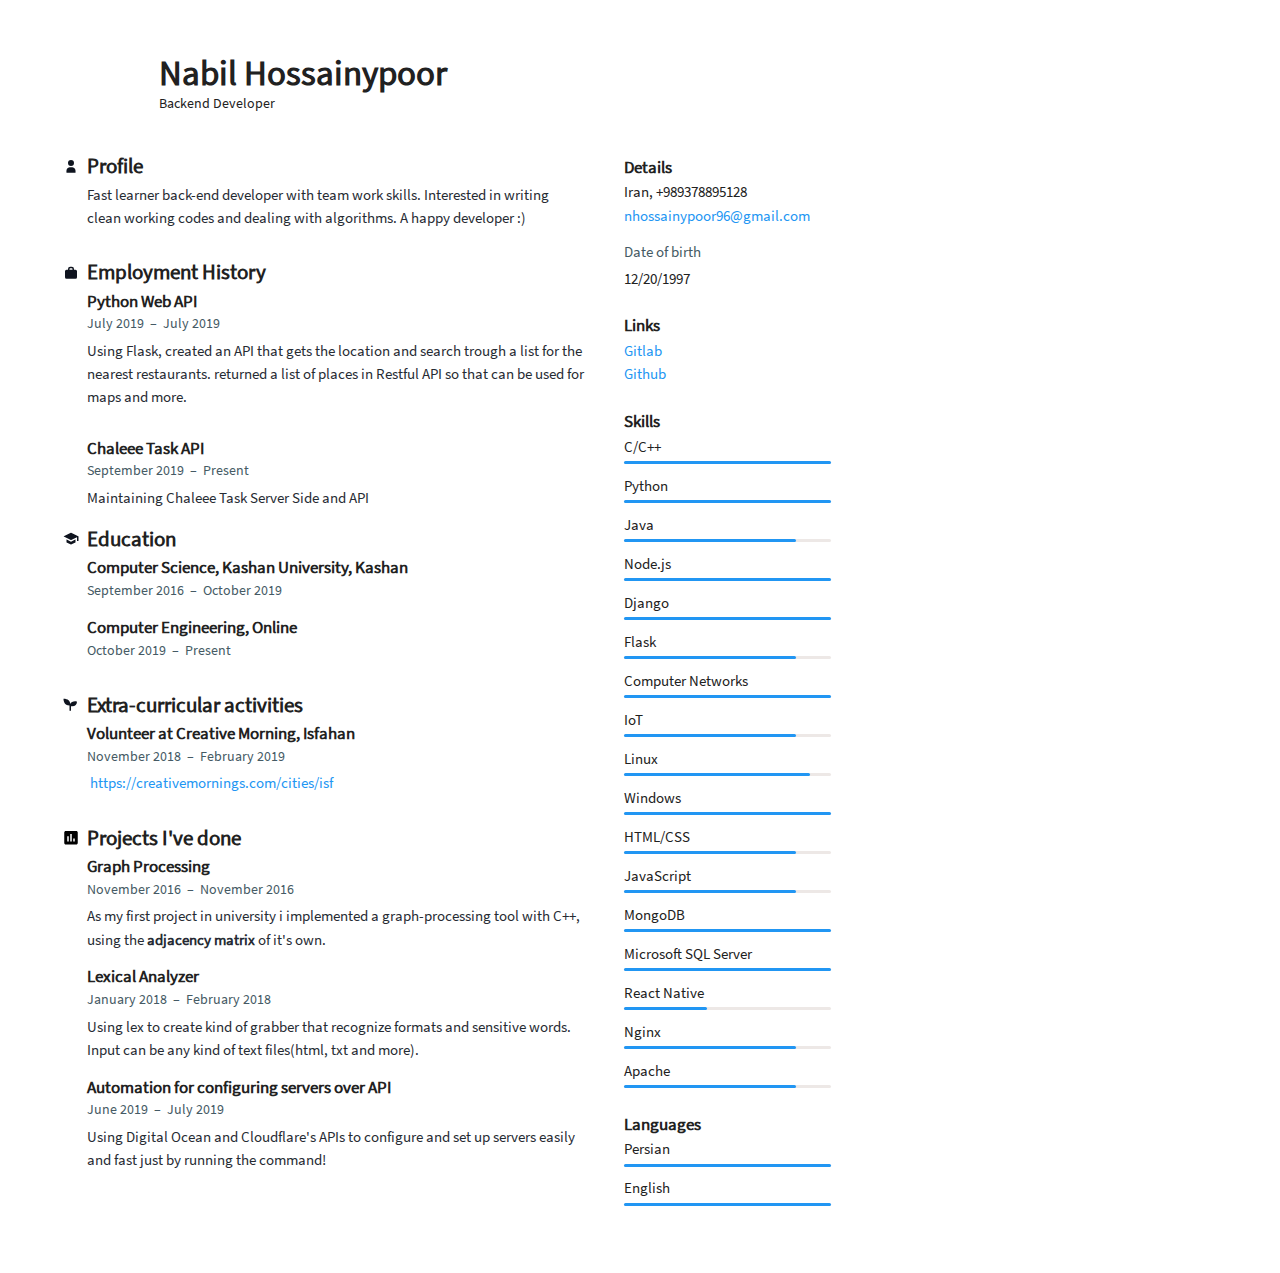
==== index.html @ 1c975b4d "Rename Resume.html to index.html" ====
<!doctype html>
<html lang="en">
	<head>
		<link rel="stylesheet" media="all" href="style.css">
		<meta charset="utf-8">
		<style>
			a {
				color: #2196F3;
			}
			.setting--primary-background {
				background-color: #2196F3;
			}
			.setting--primary-text {
				color: #2196F3;
			}

			html,body {

				overflow:auto;

			}	
		</style>
	</head>
	<body class="body--preview">
		<div class="preview-box">
			<div class="personal-container">
				<div class="personal">
					<div class="personal__image" style="background-image: url(https://resumeiostorage.s3.amazonaws.com/uploads/user/avatar/3568800/medium_squared_406f36b7e0f4ad8164c82d0a04aa3022.jpg?version=+RMYZiv)"></div>
					<div class="personal__info">
					<div class="personal__name">Nabil Hossainypoor</div>
					<div class="personal__position">Backend Developer</div>
					</div>
				</div>
			</div>
			<div class="container">
				<div class="main">
					<div class="section">
						<div class="section__title">
							<div class="section__icon section__icon--profile"></div>
							Profile
						</div>
						<div class="section__item">
							<div class="section__item-text">
								<p>Fast learner back-end developer with team work skills. Interested in writing clean working codes and dealing with algorithms. A happy developer :)&nbsp;
								</p>
							</div>
						</div>
					</div>
					<div class="section">
						<div class="section__title">
							<div class="section__icon section__icon--work"></div>
							Employment History
						</div>
						<div class="section__item" style="page-break-inside: avoid;">
							<div class="section__item-title">Python Web API</div>
							<div class="section__item-subtitle">July 2019&nbsp;&nbsp;–&nbsp;&nbsp;July 2019</div>
							<div class="section__item-text">
								<p>Using Flask, created an API that gets the location and search trough a list for the nearest restaurants. returned a list of places in Restful API so that can be used for maps and more.</p>
							</div>
						</div>
						</div>
						<div class="section__item" style="page-break-inside: avoid;">
							<div class="section__item-title">Chaleee Task API</div>
							<div class="section__item-subtitle">September 2019&nbsp;&nbsp;–&nbsp;&nbsp;Present</div>
							<div class="section__item-text">
								<p>Maintaining Chaleee Task Server Side and API</p>
							</div>
						</div>
					</div>
					<div class="section">
						<div class="section__title">
							<div class="section__icon section__icon--education"></div>
							Education
						</div>
						<div class="section__item" style="page-break-inside: avoid;">
							<div class="section__item-title">Computer Science, Kashan University, Kashan</div>
							<div class="section__item-subtitle">September 2016&nbsp;&nbsp;–&nbsp;&nbsp;October 2019</div>
						</div>
						<div class="section__item" style="page-break-inside: avoid;">
							<div class="section__item-title">Computer Engineering, Online</div>
							<div class="section__item-subtitle">October 2019&nbsp;&nbsp;–&nbsp;&nbsp;Present</div>

						</div>
					</div>
					<div class="section">
						<div class="section__title">
							<div class="section__icon section__icon--activities"></div>
							Extra-curricular activities
						</div>
						<div class="section__item" style="page-break-inside: avoid;">
							<div class="section__item-title">Volunteer at  Creative Morning, Isfahan</div>
							<div class="section__item-subtitle">November 2018&nbsp;&nbsp;–&nbsp;&nbsp;February 2019</div>
							<div class="section__item-text">
								<p>&nbsp;<a href="https://creativemornings.com/cities/isf">https://creativemornings.com/cities/isf</a></p>
							</div>
						</div>
					</div>
					<div class="section">
						<div class="section__title">
							<div class="section__icon section__icon--custom"></div>
							Projects I've done
						</div>
						<div class="section__item" style="page-break-inside: avoid;">
							<div class="section__item-title">Graph Processing</div>
							<div class="section__item-subtitle">November 2016&nbsp;&nbsp;–&nbsp;&nbsp;November 2016</div>
							<div class="section__item-text">
								<p>As my first project in university i implemented a graph-processing tool with C++, using the <strong>adjacency matrix</strong> of it's own.</p>
							</div>
						</div>
						<div class="section__item" style="page-break-inside: avoid;">
							<div class="section__item-title">Lexical Analyzer</div>
							<div class="section__item-subtitle">January 2018&nbsp;&nbsp;–&nbsp;&nbsp;February 2018</div>
							<div class="section__item-text">
								<p>Using lex to create kind of grabber that recognize formats and sensitive words. Input can be any kind of text files(html, txt and more).</p>
							</div>
						</div>
						<div class="section__item" style="page-break-inside: avoid;">
							<div class="section__item-title">Automation for configuring servers over API</div>
							<div class="section__item-subtitle">June 2019&nbsp;&nbsp;–&nbsp;&nbsp;July 2019</div>
							<div class="section__item-text">
								<p>Using Digital Ocean and Cloudflare's APIs to configure and set up servers easily and fast just by running the command!</p>
							</div>
					</div>
				</div>
				<div class="aside">
					<div class="aside__section">
						<div class="aside__title">Details</div>
						<div class="aside__content">
							<div class="aside__paragraph">
								<div class="aside__text">Iran, +989378895128</div>
								<div class="aside__text aside__text--link setting--primary-text">nhossainypoor96@gmail.com</div>
							</div>
							<div class="aside__paragraph">
								<div class="aside__label">Date of birth</div>
								<div class="aside__text">12/20/1997</div>
							</div>
						</div>
					</div>
					<div class="aside__section">
						<div class="aside__title">Links</div>
						<div class="aside__paragraph">
							<div class="aside__text">
								<a class="aside__link setting--primary-text" href="http://gitlab.com/nabilthenoise/" target="_blank">Gitlab</a>
							</div>
							<div class="aside__text">
								<a class="aside__link setting--primary-text" href="http://github.com/dragon96nfs/" target="_blank">Github</a>
							</div>
						</div>
					</div>
					<div class="aside__section">
						<div class="aside__title">Skills</div>
						<div class="aside__content">
							<div class="aside__paragraph aside__paragraph--sm">
								<div class="aside__text">C/C++</div>
								<div class="progress">
									<div class="progress__inner setting--primary-background" style="width: 100%;"></div>
								</div>
							</div>
							<div class="aside__paragraph aside__paragraph--sm">
								<div class="aside__text">Python</div>
								<div class="progress">
									<div class="progress__inner setting--primary-background" style="width: 100%;"></div>
								</div>
							</div>
							<div class="aside__paragraph aside__paragraph--sm">
								<div class="aside__text">Java</div>
								<div class="progress">
									<div class="progress__inner setting--primary-background" style="width: 83%;"></div>
								</div>
							</div>
							<div class="aside__paragraph aside__paragraph--sm">
								<div class="aside__text">Node.js</div>
								<div class="progress">
									<div class="progress__inner setting--primary-background" style="width: 100%;"></div>
								</div>
							</div>
							<div class="aside__paragraph aside__paragraph--sm">
								<div class="aside__text">Django</div>
								<div class="progress">
									<div class="progress__inner setting--primary-background" style="width: 100%;"></div>
								</div>
							</div>
							<div class="aside__paragraph aside__paragraph--sm">
								<div class="aside__text">Flask</div>
								<div class="progress">
									<div class="progress__inner setting--primary-background" style="width: 83%;"></div>
								</div>
							</div>
							<div class="aside__paragraph aside__paragraph--sm">
								<div class="aside__text">Computer Networks</div>
								<div class="progress">
									<div class="progress__inner setting--primary-background" style="width: 100%;"></div>
								</div>
							</div>
							<div class="aside__paragraph aside__paragraph--sm">
								<div class="aside__text">IoT</div>
								<div class="progress">
									<div class="progress__inner setting--primary-background" style="width: 83%;"></div>
								</div>
							</div>
							<div class="aside__paragraph aside__paragraph--sm">
								<div class="aside__text">Linux</div>
								<div class="progress">
									<div class="progress__inner setting--primary-background" style="width: 90%;"></div>
								</div>
							</div>
							<div class="aside__paragraph aside__paragraph--sm">
								<div class="aside__text">Windows</div>
								<div class="progress">
									<div class="progress__inner setting--primary-background" style="width: 100%;"></div>
								</div>
							</div>
							<div class="aside__paragraph aside__paragraph--sm">
								<div class="aside__text">HTML/CSS</div>
								<div class="progress">
									<div class="progress__inner setting--primary-background" style="width: 83%;"></div>
								</div>
							</div>
							<div class="aside__paragraph aside__paragraph--sm">
								<div class="aside__text">JavaScript</div>
								<div class="progress">
									<div class="progress__inner setting--primary-background" style="width: 83%;"></div>
								</div>
							</div>
							<div class="aside__paragraph aside__paragraph--sm">
								<div class="aside__text">MongoDB</div>
								<div class="progress">
									<div class="progress__inner setting--primary-background" style="width: 100%;"></div>
								</div>
							</div>
							<div class="aside__paragraph aside__paragraph--sm">
								<div class="aside__text">Microsoft SQL Server</div>
								<div class="progress">
									<div class="progress__inner setting--primary-background" style="width: 100%;"></div>
								</div>
							</div>
							<div class="aside__paragraph aside__paragraph--sm">
								<div class="aside__text">React Native</div>
								<div class="progress">
									<div class="progress__inner setting--primary-background" style="width: 40%;"></div>
								</div>
							</div>
							<div class="aside__paragraph aside__paragraph--sm">
								<div class="aside__text">Nginx</div>
								<div class="progress">
									<div class="progress__inner setting--primary-background" style="width: 83%;"></div>
								</div>
							</div>
							<div class="aside__paragraph aside__paragraph--sm">
								<div class="aside__text">Apache</div>
								<div class="progress">
									<div class="progress__inner setting--primary-background" style="width: 83%;"></div>
								</div>
							</div>
						</div>
					</div>
					<div class="aside__section">
						<div class="aside__title">Languages</div>
						<div class="aside__content">
							<div class="aside__paragraph aside__paragraph--sm">
								<div class="aside__text">Persian</div>
								<div class="progress">
									<div class="progress__inner setting--primary-background" style="width: 100%;"></div>
								</div>
							</div>
							<div class="aside__paragraph aside__paragraph--sm">
								<div class="aside__text">English</div>
								<div class="progress">
									<div class="progress__inner setting--primary-background" style="width: 100%;"></div>
								</div>
							</div>
						</div>
					</div>
				</div>
			</div>
		</div>
	</body>
</html>
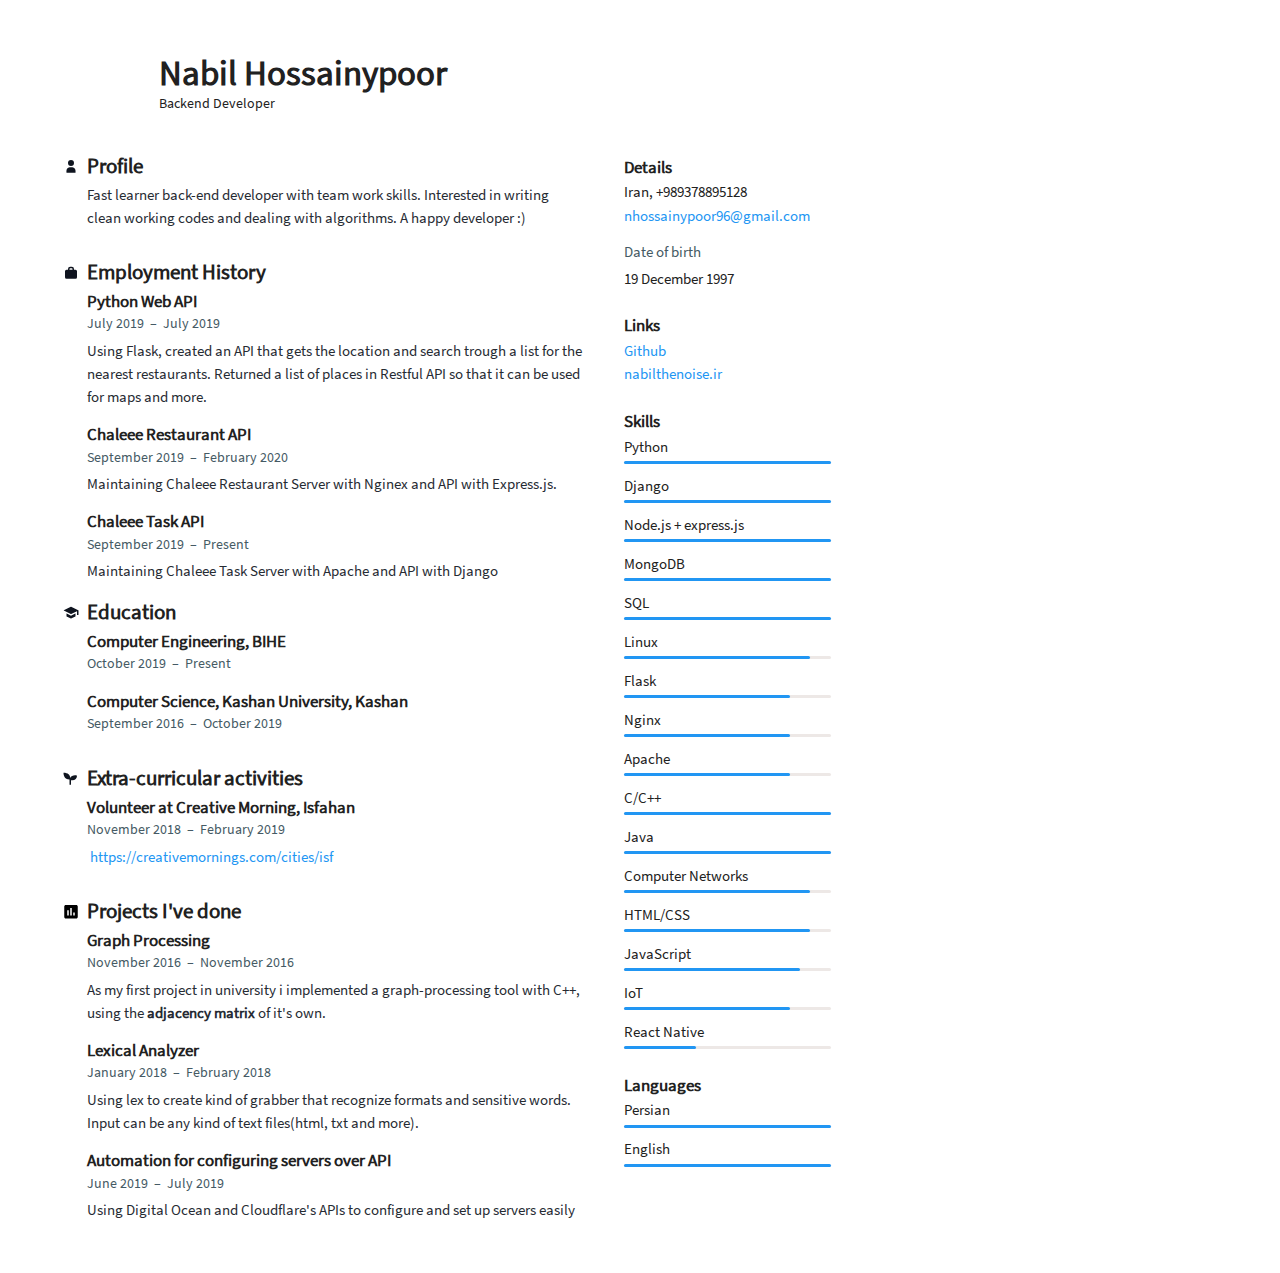
==== commit 96e33260: "Update index.html" ====
--- a/index.html
+++ b/index.html
@@ -1,6 +1,7 @@
 <!doctype html>
 <html lang="en">
 	<head>
+		<title>Noise | Resume</title>
 		<link rel="stylesheet" media="all" href="style.css">
 		<meta charset="utf-8">
 		<style>
@@ -55,16 +56,23 @@
 							<div class="section__item-title">Python Web API</div>
 							<div class="section__item-subtitle">July 2019&nbsp;&nbsp;–&nbsp;&nbsp;July 2019</div>
 							<div class="section__item-text">
-								<p>Using Flask, created an API that gets the location and search trough a list for the nearest restaurants. returned a list of places in Restful API so that can be used for maps and more.</p>
-							</div>
-						</div>
+								<p>Using Flask, created an API that gets the location and search trough a list for the nearest restaurants. Returned a list of places in Restful API so that it can be used for maps and more.</p>
+							</div>
+						</div>
+						<div class="section__item" style="page-break-inside: avoid;">
+							<div class="section__item-title">Chaleee Restaurant API</div>
+							<div class="section__item-subtitle">September 2019&nbsp;&nbsp;–&nbsp;&nbsp;February 2020</div>
+							<div class="section__item-text">
+								<p>Maintaining Chaleee Restaurant Server with Nginex and API with Express.js.</p>
+							</div>
 						</div>
 						<div class="section__item" style="page-break-inside: avoid;">
 							<div class="section__item-title">Chaleee Task API</div>
 							<div class="section__item-subtitle">September 2019&nbsp;&nbsp;–&nbsp;&nbsp;Present</div>
 							<div class="section__item-text">
-								<p>Maintaining Chaleee Task Server Side and API</p>
-							</div>
+								<p>Maintaining Chaleee Task Server with Apache and API with Django</p>
+							</div>
+						</div>
 						</div>
 					</div>
 					<div class="section">
@@ -73,13 +81,13 @@
 							Education
 						</div>
 						<div class="section__item" style="page-break-inside: avoid;">
+							<div class="section__item-title">Computer Engineering, BIHE</div>
+							<div class="section__item-subtitle">October 2019&nbsp;&nbsp;–&nbsp;&nbsp;Present</div>
+
+						</div>
+						<div class="section__item" style="page-break-inside: avoid;">
 							<div class="section__item-title">Computer Science, Kashan University, Kashan</div>
 							<div class="section__item-subtitle">September 2016&nbsp;&nbsp;–&nbsp;&nbsp;October 2019</div>
-						</div>
-						<div class="section__item" style="page-break-inside: avoid;">
-							<div class="section__item-title">Computer Engineering, Online</div>
-							<div class="section__item-subtitle">October 2019&nbsp;&nbsp;–&nbsp;&nbsp;Present</div>
-
 						</div>
 					</div>
 					<div class="section">
@@ -132,7 +140,7 @@
 							</div>
 							<div class="aside__paragraph">
 								<div class="aside__label">Date of birth</div>
-								<div class="aside__text">12/20/1997</div>
+								<div class="aside__text">19 December 1997</div>
 							</div>
 						</div>
 					</div>
@@ -140,16 +148,75 @@
 						<div class="aside__title">Links</div>
 						<div class="aside__paragraph">
 							<div class="aside__text">
-								<a class="aside__link setting--primary-text" href="http://gitlab.com/nabilthenoise/" target="_blank">Gitlab</a>
-							</div>
-							<div class="aside__text">
-								<a class="aside__link setting--primary-text" href="http://github.com/dragon96nfs/" target="_blank">Github</a>
+								<a class="aside__link setting--primary-text" href="http://github.com/nabilthenoise/" target="_blank">Github</a>
+							</div>
+							<div class="aside__paragraph">
+								<div class="aside__text">
+									<a class="aside__link setting--primary-text" href="http://nabilthenoise.ir/" target="_blank">nabilthenoise.ir</a>
+								</div>
 							</div>
 						</div>
 					</div>
 					<div class="aside__section">
 						<div class="aside__title">Skills</div>
 						<div class="aside__content">
+							
+							<div class="aside__paragraph aside__paragraph--sm">
+								<div class="aside__text">Python</div>
+								<div class="progress">
+									<div class="progress__inner setting--primary-background" style="width: 100%;"></div>
+								</div>
+							</div>
+							<div class="aside__paragraph aside__paragraph--sm">
+								<div class="aside__text">Django</div>
+								<div class="progress">
+									<div class="progress__inner setting--primary-background" style="width: 100%;"></div>
+								</div>
+							</div>
+							<div class="aside__paragraph aside__paragraph--sm">
+								<div class="aside__text">Node.js + express.js</div>
+								<div class="progress">
+									<div class="progress__inner setting--primary-background" style="width: 100%;"></div>
+								</div>
+							</div>
+							<div class="aside__paragraph aside__paragraph--sm">
+								<div class="aside__text">MongoDB</div>
+								<div class="progress">
+									<div class="progress__inner setting--primary-background" style="width: 100%;"></div>
+								</div>
+							</div>
+							<div class="aside__paragraph aside__paragraph--sm">
+								<div class="aside__text">SQL</div>
+								<div class="progress">
+									<div class="progress__inner setting--primary-background" style="width: 100%;"></div>
+								</div>
+							</div>
+							<div class="aside__paragraph aside__paragraph--sm">
+								<div class="aside__text">Linux</div>
+								<div class="progress">
+									<div class="progress__inner setting--primary-background" style="width: 90%;"></div>
+								</div>
+							</div>
+							<div class="aside__paragraph aside__paragraph--sm">
+								<div class="aside__text">Flask</div>
+								<div class="progress">
+									<div class="progress__inner setting--primary-background" style="width: 80%;"></div>
+								</div>
+							</div>
+							
+							
+							<div class="aside__paragraph aside__paragraph--sm">
+								<div class="aside__text">Nginx</div>
+								<div class="progress">
+									<div class="progress__inner setting--primary-background" style="width: 80%;"></div>
+								</div>
+							</div>
+							<div class="aside__paragraph aside__paragraph--sm">
+								<div class="aside__text">Apache</div>
+								<div class="progress">
+									<div class="progress__inner setting--primary-background" style="width: 80%;"></div>
+								</div>
+							</div>
 							<div class="aside__paragraph aside__paragraph--sm">
 								<div class="aside__text">C/C++</div>
 								<div class="progress">
@@ -157,101 +224,42 @@
 								</div>
 							</div>
 							<div class="aside__paragraph aside__paragraph--sm">
-								<div class="aside__text">Python</div>
-								<div class="progress">
-									<div class="progress__inner setting--primary-background" style="width: 100%;"></div>
-								</div>
-							</div>
-							<div class="aside__paragraph aside__paragraph--sm">
 								<div class="aside__text">Java</div>
 								<div class="progress">
-									<div class="progress__inner setting--primary-background" style="width: 83%;"></div>
-								</div>
-							</div>
-							<div class="aside__paragraph aside__paragraph--sm">
-								<div class="aside__text">Node.js</div>
-								<div class="progress">
-									<div class="progress__inner setting--primary-background" style="width: 100%;"></div>
-								</div>
-							</div>
-							<div class="aside__paragraph aside__paragraph--sm">
-								<div class="aside__text">Django</div>
-								<div class="progress">
-									<div class="progress__inner setting--primary-background" style="width: 100%;"></div>
-								</div>
-							</div>
-							<div class="aside__paragraph aside__paragraph--sm">
-								<div class="aside__text">Flask</div>
-								<div class="progress">
-									<div class="progress__inner setting--primary-background" style="width: 83%;"></div>
+									<div class="progress__inner setting--primary-background" style="width: 100%;"></div>
 								</div>
 							</div>
 							<div class="aside__paragraph aside__paragraph--sm">
 								<div class="aside__text">Computer Networks</div>
 								<div class="progress">
-									<div class="progress__inner setting--primary-background" style="width: 100%;"></div>
+									<div class="progress__inner setting--primary-background" style="width: 90%;"></div>
+								</div>
+							</div>
+							<div class="aside__paragraph aside__paragraph--sm">
+								<div class="aside__text">HTML/CSS</div>
+								<div class="progress">
+									<div class="progress__inner setting--primary-background" style="width: 90%;"></div>
+								</div>
+							</div>
+							<div class="aside__paragraph aside__paragraph--sm">
+								<div class="aside__text">JavaScript</div>
+								<div class="progress">
+									<div class="progress__inner setting--primary-background" style="width: 85%;"></div>
 								</div>
 							</div>
 							<div class="aside__paragraph aside__paragraph--sm">
 								<div class="aside__text">IoT</div>
 								<div class="progress">
-									<div class="progress__inner setting--primary-background" style="width: 83%;"></div>
-								</div>
-							</div>
-							<div class="aside__paragraph aside__paragraph--sm">
-								<div class="aside__text">Linux</div>
-								<div class="progress">
-									<div class="progress__inner setting--primary-background" style="width: 90%;"></div>
-								</div>
-							</div>
-							<div class="aside__paragraph aside__paragraph--sm">
-								<div class="aside__text">Windows</div>
-								<div class="progress">
-									<div class="progress__inner setting--primary-background" style="width: 100%;"></div>
-								</div>
-							</div>
-							<div class="aside__paragraph aside__paragraph--sm">
-								<div class="aside__text">HTML/CSS</div>
-								<div class="progress">
-									<div class="progress__inner setting--primary-background" style="width: 83%;"></div>
-								</div>
-							</div>
-							<div class="aside__paragraph aside__paragraph--sm">
-								<div class="aside__text">JavaScript</div>
-								<div class="progress">
-									<div class="progress__inner setting--primary-background" style="width: 83%;"></div>
-								</div>
-							</div>
-							<div class="aside__paragraph aside__paragraph--sm">
-								<div class="aside__text">MongoDB</div>
-								<div class="progress">
-									<div class="progress__inner setting--primary-background" style="width: 100%;"></div>
-								</div>
-							</div>
-							<div class="aside__paragraph aside__paragraph--sm">
-								<div class="aside__text">Microsoft SQL Server</div>
-								<div class="progress">
-									<div class="progress__inner setting--primary-background" style="width: 100%;"></div>
+									<div class="progress__inner setting--primary-background" style="width: 80%;"></div>
 								</div>
 							</div>
 							<div class="aside__paragraph aside__paragraph--sm">
 								<div class="aside__text">React Native</div>
 								<div class="progress">
-									<div class="progress__inner setting--primary-background" style="width: 40%;"></div>
-								</div>
-							</div>
-							<div class="aside__paragraph aside__paragraph--sm">
-								<div class="aside__text">Nginx</div>
-								<div class="progress">
-									<div class="progress__inner setting--primary-background" style="width: 83%;"></div>
-								</div>
-							</div>
-							<div class="aside__paragraph aside__paragraph--sm">
-								<div class="aside__text">Apache</div>
-								<div class="progress">
-									<div class="progress__inner setting--primary-background" style="width: 83%;"></div>
-								</div>
-							</div>
+									<div class="progress__inner setting--primary-background" style="width: 35%;"></div>
+								</div>
+							</div>
+							
 						</div>
 					</div>
 					<div class="aside__section">
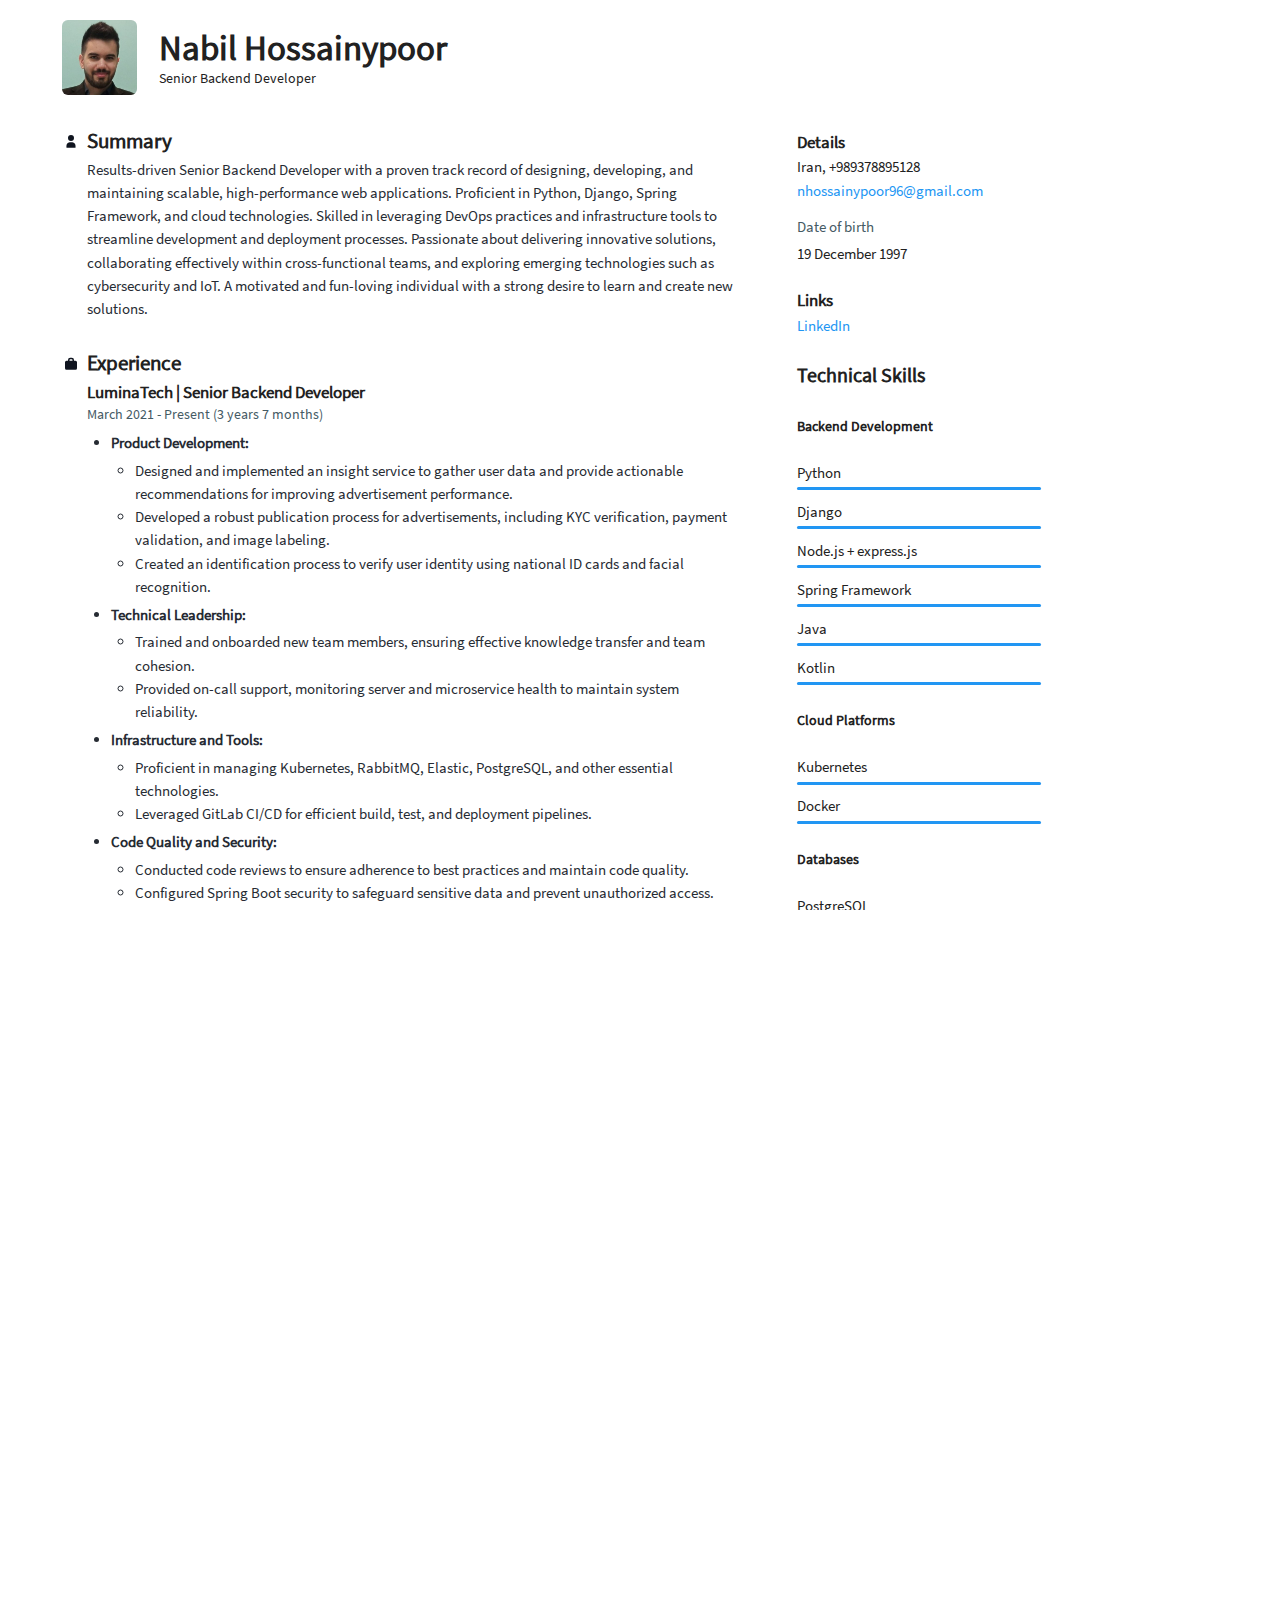
==== commit 76c4d833: "updated my resume :D" ====
--- a/index.html
+++ b/index.html
@@ -18,18 +18,19 @@
 			html,body {
 
 				overflow:auto;
+				height: 100%;
 
 			}	
 		</style>
 	</head>
-	<body class="body--preview">
-		<div class="preview-box">
+	<body class="">
+		<div class="">
 			<div class="personal-container">
 				<div class="personal">
-					<div class="personal__image" style="background-image: url(https://resumeiostorage.s3.amazonaws.com/uploads/user/avatar/3568800/medium_squared_406f36b7e0f4ad8164c82d0a04aa3022.jpg?version=+RMYZiv)"></div>
+					<img class="personal__image" src="photo.jpg" alt="Profile Image"/>
 					<div class="personal__info">
 					<div class="personal__name">Nabil Hossainypoor</div>
-					<div class="personal__position">Backend Developer</div>
+					<div class="personal__position">Senior Backend Developer</div>
 					</div>
 				</div>
 			</div>
@@ -38,11 +39,19 @@
 					<div class="section">
 						<div class="section__title">
 							<div class="section__icon section__icon--profile"></div>
-							Profile
+							Summary
 						</div>
 						<div class="section__item">
 							<div class="section__item-text">
-								<p>Fast learner back-end developer with team work skills. Interested in writing clean working codes and dealing with algorithms. A happy developer :)&nbsp;
+								<p>
+									Results-driven Senior Backend Developer with a proven track record of designing,
+									developing, and maintaining scalable, high-performance web applications.
+									Proficient in Python, Django, Spring Framework, and cloud technologies.
+									Skilled in leveraging DevOps practices and infrastructure tools to streamline
+									development and deployment processes. Passionate about delivering innovative
+									solutions, collaborating effectively within cross-functional teams, and exploring
+									emerging technologies such as cybersecurity and IoT. A motivated and fun-loving
+									individual with a strong desire to learn and create new solutions.
 								</p>
 							</div>
 						</div>
@@ -50,86 +59,90 @@
 					<div class="section">
 						<div class="section__title">
 							<div class="section__icon section__icon--work"></div>
-							Employment History
+							Experience
 						</div>
 						<div class="section__item" style="page-break-inside: avoid;">
-							<div class="section__item-title">Python Web API</div>
-							<div class="section__item-subtitle">July 2019&nbsp;&nbsp;–&nbsp;&nbsp;July 2019</div>
+							<div class="section__item-title">LuminaTech | Senior Backend Developer</div>
+							<div class="section__item-subtitle">March 2021 - Present (3 years 7 months)</div>
 							<div class="section__item-text">
-								<p>Using Flask, created an API that gets the location and search trough a list for the nearest restaurants. Returned a list of places in Restful API so that it can be used for maps and more.</p>
+								<ul>
+									<li><strong>Product Development:</strong>
+										<ul>
+											<li>Designed and implemented an insight service to gather user data and provide actionable recommendations for improving advertisement performance.</li>
+											<li>Developed a robust publication process for advertisements, including KYC verification, payment validation, and image labeling.</li>
+											<li>Created an identification process to verify user identity using national ID cards and facial recognition.</li>
+										</ul>
+									</li>
+									<li><strong>Technical Leadership:</strong>
+										<ul>
+											<li>Trained and onboarded new team members, ensuring effective knowledge transfer and team cohesion.</li>
+											<li>Provided on-call support, monitoring server and microservice health to maintain system reliability.</li>
+										</ul>
+									</li>
+									<li><strong>Infrastructure and Tools:</strong>
+										<ul>
+											<li>Proficient in managing Kubernetes, RabbitMQ, Elastic, PostgreSQL, and other essential technologies.</li>
+											<li>Leveraged GitLab CI/CD for efficient build, test, and deployment pipelines.</li>
+										</ul>
+									</li>
+									<li><strong>Code Quality and Security:</strong>
+										<ul>
+											<li>Conducted code reviews to ensure adherence to best practices and maintain code quality.</li>
+											<li>Configured Spring Boot security to safeguard sensitive data and prevent unauthorized access.</li>
+											<li>Implemented Helm deployments for streamlined application management.</li>
+										</ul>
+									</li>
+									<li><strong>Backend Development:</strong>
+										<ul>
+											<li>Developed multi-language backend solutions to support diverse requirements.</li>
+											<li>Integrated payment systems and optimized transaction processing.</li>
+											<li>Utilized gRPC technology for efficient inter-service communication.</li>
+											<li>Developed Maven libraries for Sentry, RabbitMQ, and common functionalities to streamline development processes.</li>
+										</ul>
+									</li>
+									<li><strong>Data Analysis and Reporting:</strong>
+										<ul>
+											<li>Designed and implemented a reporting system to analyze user behavior and identify trends using our action log database.</li>
+											<li>Ensured secure by design practices were followed throughout development and deployment.</li>
+										</ul>
+									</li>
+								</ul>
 							</div>
 						</div>
 						<div class="section__item" style="page-break-inside: avoid;">
-							<div class="section__item-title">Chaleee Restaurant API</div>
-							<div class="section__item-subtitle">September 2019&nbsp;&nbsp;–&nbsp;&nbsp;February 2020</div>
+							<div class="section__item-title">Freelance | Freelance Web Developer</div>
+							<div class="section__item-subtitle">January 2018 - September 2021 (3 years 9 months)</div>
 							<div class="section__item-text">
-								<p>Maintaining Chaleee Restaurant Server with Nginex and API with Express.js.</p>
-							</div>
-						</div>
-						<div class="section__item" style="page-break-inside: avoid;">
-							<div class="section__item-title">Chaleee Task API</div>
-							<div class="section__item-subtitle">September 2019&nbsp;&nbsp;–&nbsp;&nbsp;Present</div>
-							<div class="section__item-text">
-								<p>Maintaining Chaleee Task Server with Apache and API with Django</p>
-							</div>
-						</div>
-						</div>
-					</div>
+								<ul>
+									<li>
+										Configured web servers using Digital Ocean and Cloudflare.
+									</li>
+									<li>
+										Developed the complete backend server using Django to manage tasks.
+									</li>
+									<li>
+										Modified client-side components using Dart, React, React Native, HTML, and CSS.
+									</li>
+								</ul>
+							</div>
+						</div>
+					</div>
+				</div>
 					<div class="section">
 						<div class="section__title">
 							<div class="section__icon section__icon--education"></div>
 							Education
 						</div>
 						<div class="section__item" style="page-break-inside: avoid;">
-							<div class="section__item-title">Computer Engineering, BIHE</div>
-							<div class="section__item-subtitle">October 2019&nbsp;&nbsp;–&nbsp;&nbsp;Present</div>
+							<div class="section__item-title">Online Institute for Higher Education | Bachelor of Engineering - BE | Computer Engineering</div>
+							<div class="section__item-subtitle">2019 - 2022</div>
 
 						</div>
 						<div class="section__item" style="page-break-inside: avoid;">
-							<div class="section__item-title">Computer Science, Kashan University, Kashan</div>
-							<div class="section__item-subtitle">September 2016&nbsp;&nbsp;–&nbsp;&nbsp;October 2019</div>
-						</div>
-					</div>
-					<div class="section">
-						<div class="section__title">
-							<div class="section__icon section__icon--activities"></div>
-							Extra-curricular activities
-						</div>
-						<div class="section__item" style="page-break-inside: avoid;">
-							<div class="section__item-title">Volunteer at  Creative Morning, Isfahan</div>
-							<div class="section__item-subtitle">November 2018&nbsp;&nbsp;–&nbsp;&nbsp;February 2019</div>
-							<div class="section__item-text">
-								<p>&nbsp;<a href="https://creativemornings.com/cities/isf">https://creativemornings.com/cities/isf</a></p>
-							</div>
-						</div>
-					</div>
-					<div class="section">
-						<div class="section__title">
-							<div class="section__icon section__icon--custom"></div>
-							Projects I've done
-						</div>
-						<div class="section__item" style="page-break-inside: avoid;">
-							<div class="section__item-title">Graph Processing</div>
-							<div class="section__item-subtitle">November 2016&nbsp;&nbsp;–&nbsp;&nbsp;November 2016</div>
-							<div class="section__item-text">
-								<p>As my first project in university i implemented a graph-processing tool with C++, using the <strong>adjacency matrix</strong> of it's own.</p>
-							</div>
-						</div>
-						<div class="section__item" style="page-break-inside: avoid;">
-							<div class="section__item-title">Lexical Analyzer</div>
-							<div class="section__item-subtitle">January 2018&nbsp;&nbsp;–&nbsp;&nbsp;February 2018</div>
-							<div class="section__item-text">
-								<p>Using lex to create kind of grabber that recognize formats and sensitive words. Input can be any kind of text files(html, txt and more).</p>
-							</div>
-						</div>
-						<div class="section__item" style="page-break-inside: avoid;">
-							<div class="section__item-title">Automation for configuring servers over API</div>
-							<div class="section__item-subtitle">June 2019&nbsp;&nbsp;–&nbsp;&nbsp;July 2019</div>
-							<div class="section__item-text">
-								<p>Using Digital Ocean and Cloudflare's APIs to configure and set up servers easily and fast just by running the command!</p>
-							</div>
-					</div>
-				</div>
+							<div class="section__item-title">University of Kashan | Licentiate degree | Computer Science</div>
+							<div class="section__item-subtitle">2016 - 2019</div>
+						</div>
+					</div>
 				<div class="aside">
 					<div class="aside__section">
 						<div class="aside__title">Details</div>
@@ -148,136 +161,183 @@
 						<div class="aside__title">Links</div>
 						<div class="aside__paragraph">
 							<div class="aside__text">
-								<a class="aside__link setting--primary-text" href="http://github.com/nabilthenoise/" target="_blank">Github</a>
-							</div>
-							<div class="aside__paragraph">
-								<div class="aside__text">
-									<a class="aside__link setting--primary-text" href="http://nabilthenoise.ir/" target="_blank">nabilthenoise.ir</a>
-								</div>
+								<a class="aside__link setting--primary-text" href="https://www.linkedin.com/in/nabilthenoise/" target="_blank">LinkedIn</a>
 							</div>
 						</div>
 					</div>
 					<div class="aside__section">
-						<div class="aside__title">Skills</div>
-						<div class="aside__content">
+						<div class="aside__title">
+							<h3>Technical Skills</h3>
+						</div>
+						<div class="aside__content">
+							<div class="aside__title">
+								<h5>Backend Development</h5>
+							</div>
+							<div class="aside__paragraph aside__paragraph--sm">
+								<div class="aside__text">Python</div>
+								<div class="progress">
+									<div class="progress__inner setting--primary-background" style="width: 100%;"></div>
+								</div>
+							</div>
+							<div class="aside__paragraph aside__paragraph--sm">
+								<div class="aside__text">Django</div>
+								<div class="progress">
+									<div class="progress__inner setting--primary-background" style="width: 100%;"></div>
+								</div>
+							</div>
+							<div class="aside__paragraph aside__paragraph--sm">
+								<div class="aside__text">Node.js + express.js</div>
+								<div class="progress">
+									<div class="progress__inner setting--primary-background" style="width: 100%;"></div>
+								</div>
+							</div>
+							<div class="aside__paragraph aside__paragraph--sm">
+								<div class="aside__text">Spring Framework</div>
+								<div class="progress">
+									<div class="progress__inner setting--primary-background" style="width: 100%;"></div>
+								</div>
+							</div>
+							<div class="aside__paragraph aside__paragraph--sm">
+								<div class="aside__text">Java</div>
+								<div class="progress">
+									<div class="progress__inner setting--primary-background" style="width: 100%;"></div>
+								</div>
+							</div>
+							<div class="aside__paragraph aside__paragraph--sm">
+								<div class="aside__text">Kotlin</div>
+								<div class="progress">
+									<div class="progress__inner setting--primary-background" style="width: 100%;"></div>
+								</div>
+							</div>
+						</div>
+
+						<div class="aside__content">
+							<div class="aside__title">
+								<h5>Cloud Platforms</h5>
+							</div>
+							<div class="aside__paragraph aside__paragraph--sm">
+								<div class="aside__text">Kubernetes</div>
+								<div class="progress">
+									<div class="progress__inner setting--primary-background" style="width: 100%;"></div>
+								</div>
+							</div>
+							<div class="aside__paragraph aside__paragraph--sm">
+								<div class="aside__text">Docker</div>
+								<div class="progress">
+									<div class="progress__inner setting--primary-background" style="width: 100%;"></div>
+								</div>
+							</div>
+						</div>
+
+						<div class="aside__content">
+							<div class="aside__title">
+								<h5>Databases</h5>
+							</div>
+							<div class="aside__paragraph aside__paragraph--sm">
+								<div class="aside__text">PostgreSQL</div>
+								<div class="progress">
+									<div class="progress__inner setting--primary-background" style="width: 100%;"></div>
+								</div>
+							</div>
+							<div class="aside__paragraph aside__paragraph--sm">
+								<div class="aside__text">MongoDB</div>
+								<div class="progress">
+									<div class="progress__inner setting--primary-background" style="width: 100%;"></div>
+								</div>
+							</div>
+							<div class="aside__paragraph aside__paragraph--sm">
+								<div class="aside__text">Elastic</div>
+								<div class="progress">
+									<div class="progress__inner setting--primary-background" style="width: 100%;"></div>
+								</div>
+							</div>
+						</div>
+
+						<div class="aside__content">
+							<div class="aside__title">
+								<h5>DevOps</h5>
+							</div>
+							<div class="aside__paragraph aside__paragraph--sm">
+								<div class="aside__text">Linux</div>
+								<div class="progress">
+									<div class="progress__inner setting--primary-background" style="width: 100%;"></div>
+								</div>
+							</div>
+							<div class="aside__paragraph aside__paragraph--sm">
+								<div class="aside__text">Nginx</div>
+								<div class="progress">
+									<div class="progress__inner setting--primary-background" style="width: 100%;"></div>
+								</div>
+							</div>
+							<div class="aside__paragraph aside__paragraph--sm">
+								<div class="aside__text">CI/CD</div>
+								<div class="progress">
+									<div class="progress__inner setting--primary-background" style="width: 100%;"></div>
+								</div>
+							</div>
+						</div>
+
+						<div class="aside__content">
+							<div class="aside__title">
+								<h5>Software Development Practices</h5>
+							</div>
+							<div class="aside__paragraph aside__paragraph--sm">
+								<div class="aside__text">Clean Coding</div>
+								<div class="progress">
+									<div class="progress__inner setting--primary-background" style="width: 100%;"></div>
+								</div>
+							</div>
+							<div class="aside__paragraph aside__paragraph--sm">
+								<div class="aside__text">TDD</div>
+								<div class="progress">
+									<div class="progress__inner setting--primary-background" style="width: 100%;"></div>
+								</div>
+							</div>
+							<div class="aside__paragraph aside__paragraph--sm">
+								<div class="aside__text">Secure by Design</div>
+								<div class="progress">
+									<div class="progress__inner setting--primary-background" style="width: 100%;"></div>
+								</div>
+							</div>
+							<div class="aside__paragraph aside__paragraph--sm">
+								<div class="aside__text">Design Patterns</div>
+								<div class="progress">
+									<div class="progress__inner setting--primary-background" style="width: 100%;"></div>
+								</div>
+							</div>
+						</div>
 							
-							<div class="aside__paragraph aside__paragraph--sm">
-								<div class="aside__text">Python</div>
-								<div class="progress">
-									<div class="progress__inner setting--primary-background" style="width: 100%;"></div>
-								</div>
-							</div>
-							<div class="aside__paragraph aside__paragraph--sm">
-								<div class="aside__text">Django</div>
-								<div class="progress">
-									<div class="progress__inner setting--primary-background" style="width: 100%;"></div>
-								</div>
-							</div>
-							<div class="aside__paragraph aside__paragraph--sm">
-								<div class="aside__text">Node.js + express.js</div>
-								<div class="progress">
-									<div class="progress__inner setting--primary-background" style="width: 100%;"></div>
-								</div>
-							</div>
-							<div class="aside__paragraph aside__paragraph--sm">
-								<div class="aside__text">MongoDB</div>
-								<div class="progress">
-									<div class="progress__inner setting--primary-background" style="width: 100%;"></div>
-								</div>
-							</div>
-							<div class="aside__paragraph aside__paragraph--sm">
-								<div class="aside__text">SQL</div>
-								<div class="progress">
-									<div class="progress__inner setting--primary-background" style="width: 100%;"></div>
-								</div>
-							</div>
-							<div class="aside__paragraph aside__paragraph--sm">
-								<div class="aside__text">Linux</div>
-								<div class="progress">
-									<div class="progress__inner setting--primary-background" style="width: 90%;"></div>
-								</div>
-							</div>
-							<div class="aside__paragraph aside__paragraph--sm">
-								<div class="aside__text">Flask</div>
-								<div class="progress">
-									<div class="progress__inner setting--primary-background" style="width: 80%;"></div>
-								</div>
-							</div>
-							
-							
-							<div class="aside__paragraph aside__paragraph--sm">
-								<div class="aside__text">Nginx</div>
-								<div class="progress">
-									<div class="progress__inner setting--primary-background" style="width: 80%;"></div>
-								</div>
-							</div>
-							<div class="aside__paragraph aside__paragraph--sm">
-								<div class="aside__text">Apache</div>
-								<div class="progress">
-									<div class="progress__inner setting--primary-background" style="width: 80%;"></div>
-								</div>
-							</div>
-							<div class="aside__paragraph aside__paragraph--sm">
-								<div class="aside__text">C/C++</div>
-								<div class="progress">
-									<div class="progress__inner setting--primary-background" style="width: 100%;"></div>
-								</div>
-							</div>
-							<div class="aside__paragraph aside__paragraph--sm">
-								<div class="aside__text">Java</div>
-								<div class="progress">
-									<div class="progress__inner setting--primary-background" style="width: 100%;"></div>
-								</div>
-							</div>
-							<div class="aside__paragraph aside__paragraph--sm">
-								<div class="aside__text">Computer Networks</div>
-								<div class="progress">
-									<div class="progress__inner setting--primary-background" style="width: 90%;"></div>
-								</div>
-							</div>
-							<div class="aside__paragraph aside__paragraph--sm">
-								<div class="aside__text">HTML/CSS</div>
-								<div class="progress">
-									<div class="progress__inner setting--primary-background" style="width: 90%;"></div>
-								</div>
-							</div>
-							<div class="aside__paragraph aside__paragraph--sm">
-								<div class="aside__text">JavaScript</div>
-								<div class="progress">
-									<div class="progress__inner setting--primary-background" style="width: 85%;"></div>
-								</div>
-							</div>
-							<div class="aside__paragraph aside__paragraph--sm">
-								<div class="aside__text">IoT</div>
-								<div class="progress">
-									<div class="progress__inner setting--primary-background" style="width: 80%;"></div>
-								</div>
-							</div>
-							<div class="aside__paragraph aside__paragraph--sm">
-								<div class="aside__text">React Native</div>
-								<div class="progress">
-									<div class="progress__inner setting--primary-background" style="width: 35%;"></div>
-								</div>
-							</div>
-							
-						</div>
-					</div>
-					<div class="aside__section">
-						<div class="aside__title">Languages</div>
-						<div class="aside__content">
-							<div class="aside__paragraph aside__paragraph--sm">
-								<div class="aside__text">Persian</div>
-								<div class="progress">
-									<div class="progress__inner setting--primary-background" style="width: 100%;"></div>
-								</div>
-							</div>
-							<div class="aside__paragraph aside__paragraph--sm">
-								<div class="aside__text">English</div>
-								<div class="progress">
-									<div class="progress__inner setting--primary-background" style="width: 100%;"></div>
-								</div>
-							</div>
-						</div>
+						</div>
+						<div class="aside__title">
+							<h3>Soft Skills</h3>
+						</div>
+						<div class="aside__content">
+							<div class="aside__content">
+								<div class="aside__paragraph aside__paragraph--sm">
+									<div class="aside__text">Teamwork</div>
+									<div class="progress">
+										<div class="progress__inner setting--primary-background" style="width: 100%;"></div>
+									</div>
+								</div>
+								<div class="aside__paragraph aside__paragraph--sm">
+									<div class="aside__text">Problem-Solving</div>
+									<div class="progress">
+										<div class="progress__inner setting--primary-background" style="width: 100%;"></div>
+									</div>
+								</div>
+								<div class="aside__paragraph aside__paragraph--sm">
+									<div class="aside__text">Communication</div>
+									<div class="progress">
+										<div class="progress__inner setting--primary-background" style="width: 100%;"></div>
+									</div>
+								</div>
+								<div class="aside__paragraph aside__paragraph--sm">
+									<div class="aside__text">Adaptability</div>
+									<div class="progress">
+										<div class="progress__inner setting--primary-background" style="width: 100%;"></div>
+									</div>
+								</div>
+							</div>
 					</div>
 				</div>
 			</div>
--- a/style.css
+++ b/style.css
@@ -5,32 +5,37 @@
 html{
 	font-size:7.5px;
 	line-height:1.25;
-	color:#212121
+	color:#212121;
+	overflow: hidden;
+	padding-top: 10px;
+	margin-top: 10px;
+	height: 100%;
 }
 body{
 	margin:0;
 	padding:0;
-	width:120rem
-}
-.body--webpdf
+	width:100%;
+	overflow:hidden;
+}
+.body--webpdf,
 .template__fixed-element,
-.body--pdf 
+.body--pdf,
 .template__fixed-element{
 	display:none
 }
 .body--preview{
 	height:169.71429rem;
-	overflow:auto
+	overflow:hidden;
 }
 .body--preview .preview-box{
 	margin-top:6rem;
 	margin-bottom:6rem;
 	height:157.71429rem;
-	overflow:auto
+	overflow:hidden;
 }
 .body--share{
 	height:100%;
-	overflow:auto
+	overflow:hidden;
 }
 .body--share .preview-box{
 	margin-top:6rem;
@@ -44,8 +49,8 @@
 	padding:35px
 }
 .body--markup .preview-box{
-	-webkit-box-shadow:0px 0px 20px rgba(0,0,0,0.05);
-	box-shadow:0px 0px 20px rgba(0,0,0,0.05);
+	-webkit-box-shadow:0 0 20px rgba(0,0,0,0.05);
+	box-shadow:0 0 20px rgba(0,0,0,0.05);
 	background:white;
 	padding-top:6rem;
 	padding-bottom:6rem
@@ -71,9 +76,9 @@
 .container{
 	position:relative;
 	display:block;
-	max-width:120rem;
+	max-width:140rem;
 	font-size:1.8rem;
-	padding:0rem 40rem 0rem 8.2rem;
+	padding:0 40rem 0 8.2rem;
 	line-height:1.55;
 	font-weight:400
 }
@@ -83,13 +88,13 @@
 }
 .aside{
 	position:absolute;
-	top:0rem;
-	right:8rem;
-	width:30rem;
+	top:0;
+	right:0;
+	width:35rem;
 	padding:0.5rem 1.2rem;
 	border-radius:1.4rem}
 .personal-container{
-	padding:0rem 8.2rem}
+	padding:0 8.2rem}
 .personal{
 	width:100%;
 	display:-webkit-box;
@@ -243,7 +248,6 @@
 	max-width:100%;
 	overflow-wrap:break-word;
 	word-wrap:break-word;
-	word-break:break-all;
 	word-break:break-word
 }
 .aside__paragraph{
@@ -269,7 +273,7 @@
 	border-radius:3px;
 	margin-top:0.4rem
 }
-.progress__inner{width:0%;
+.progress__inner{width:0;
 	height:100%;
 	border-radius:3px
 }
